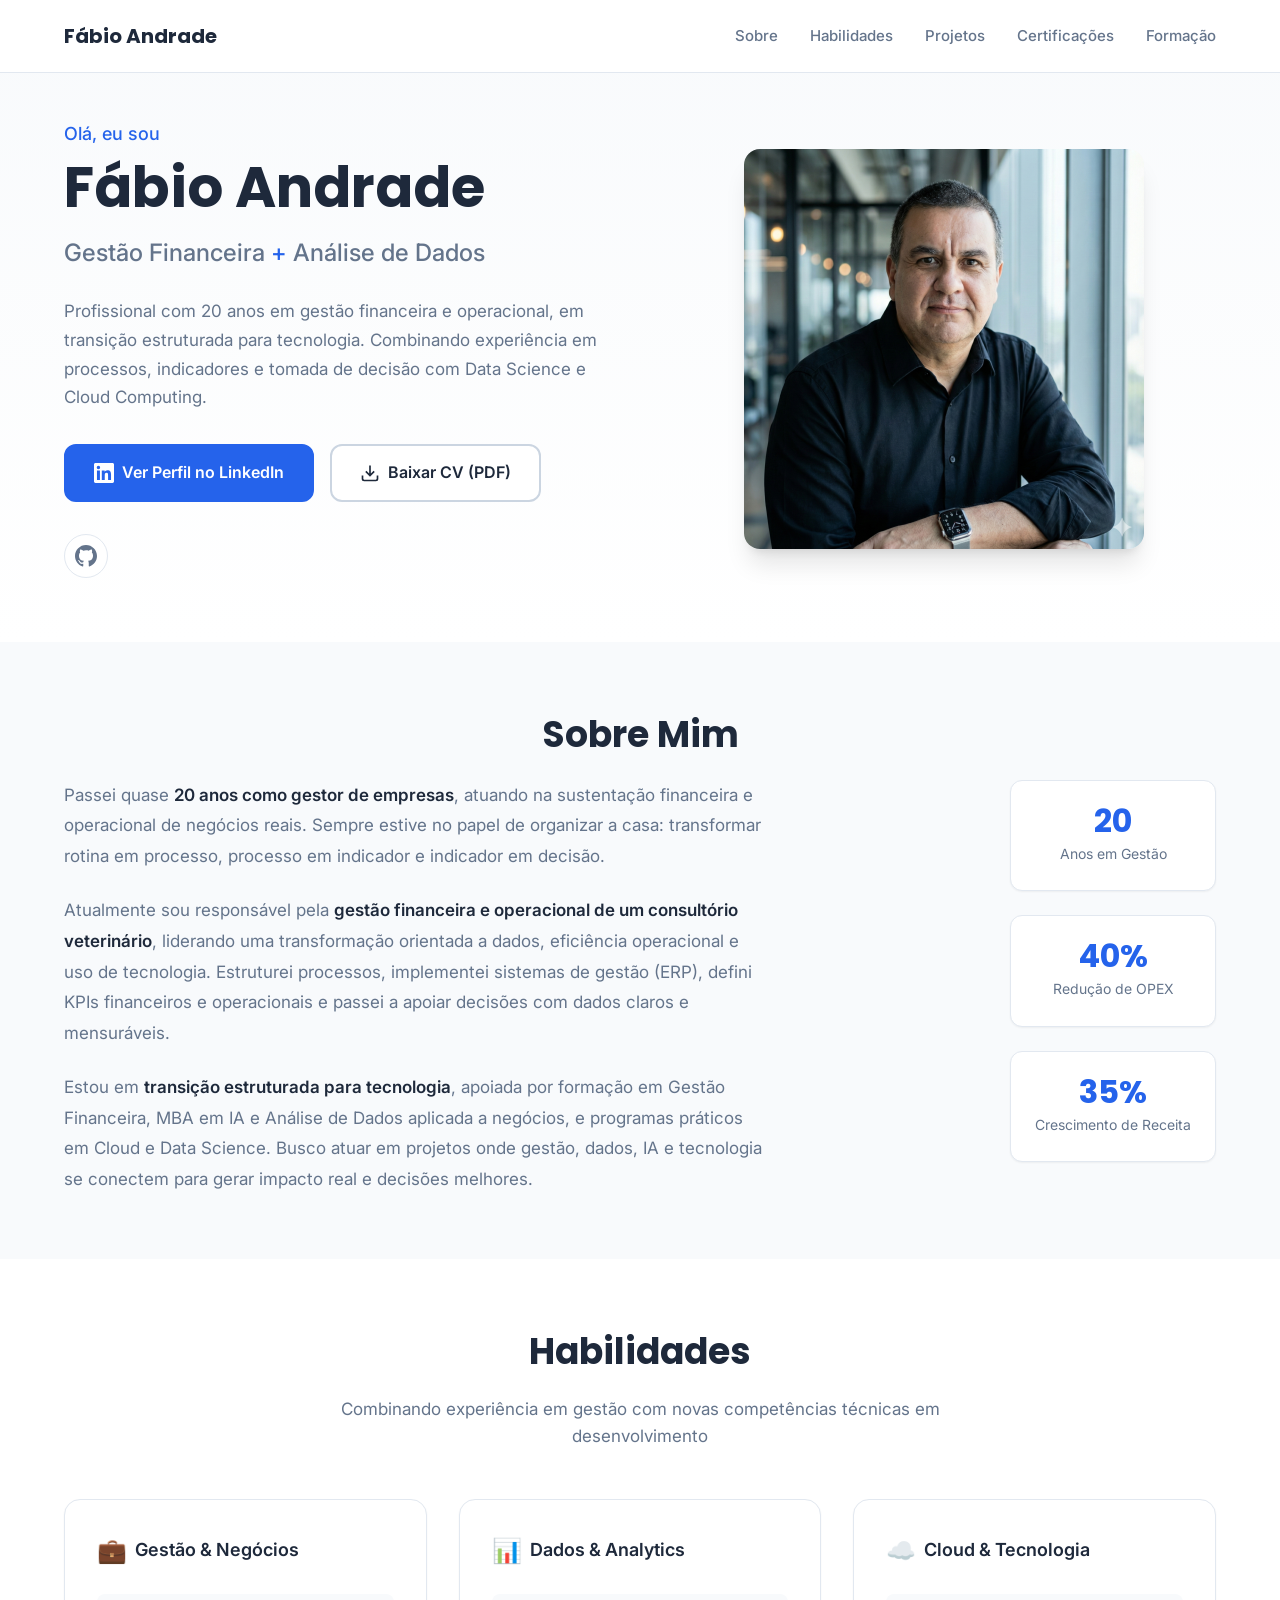
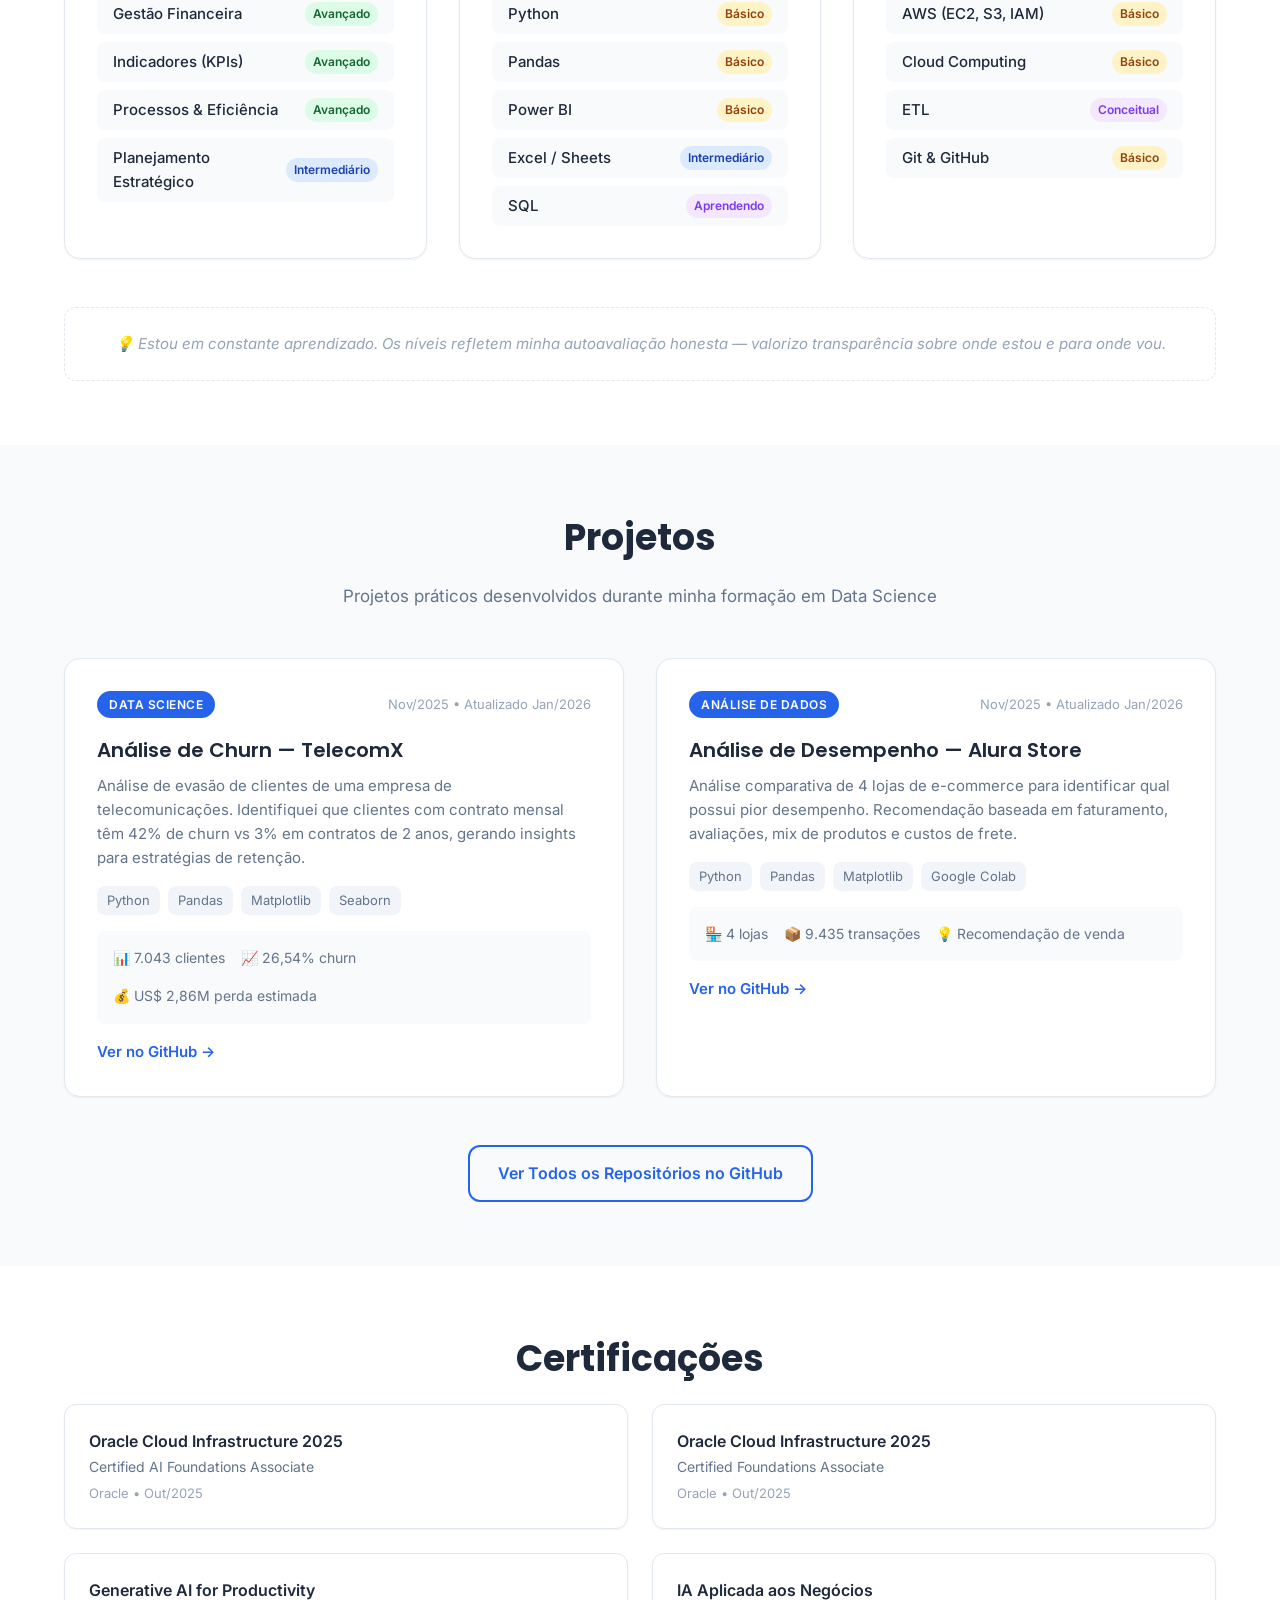
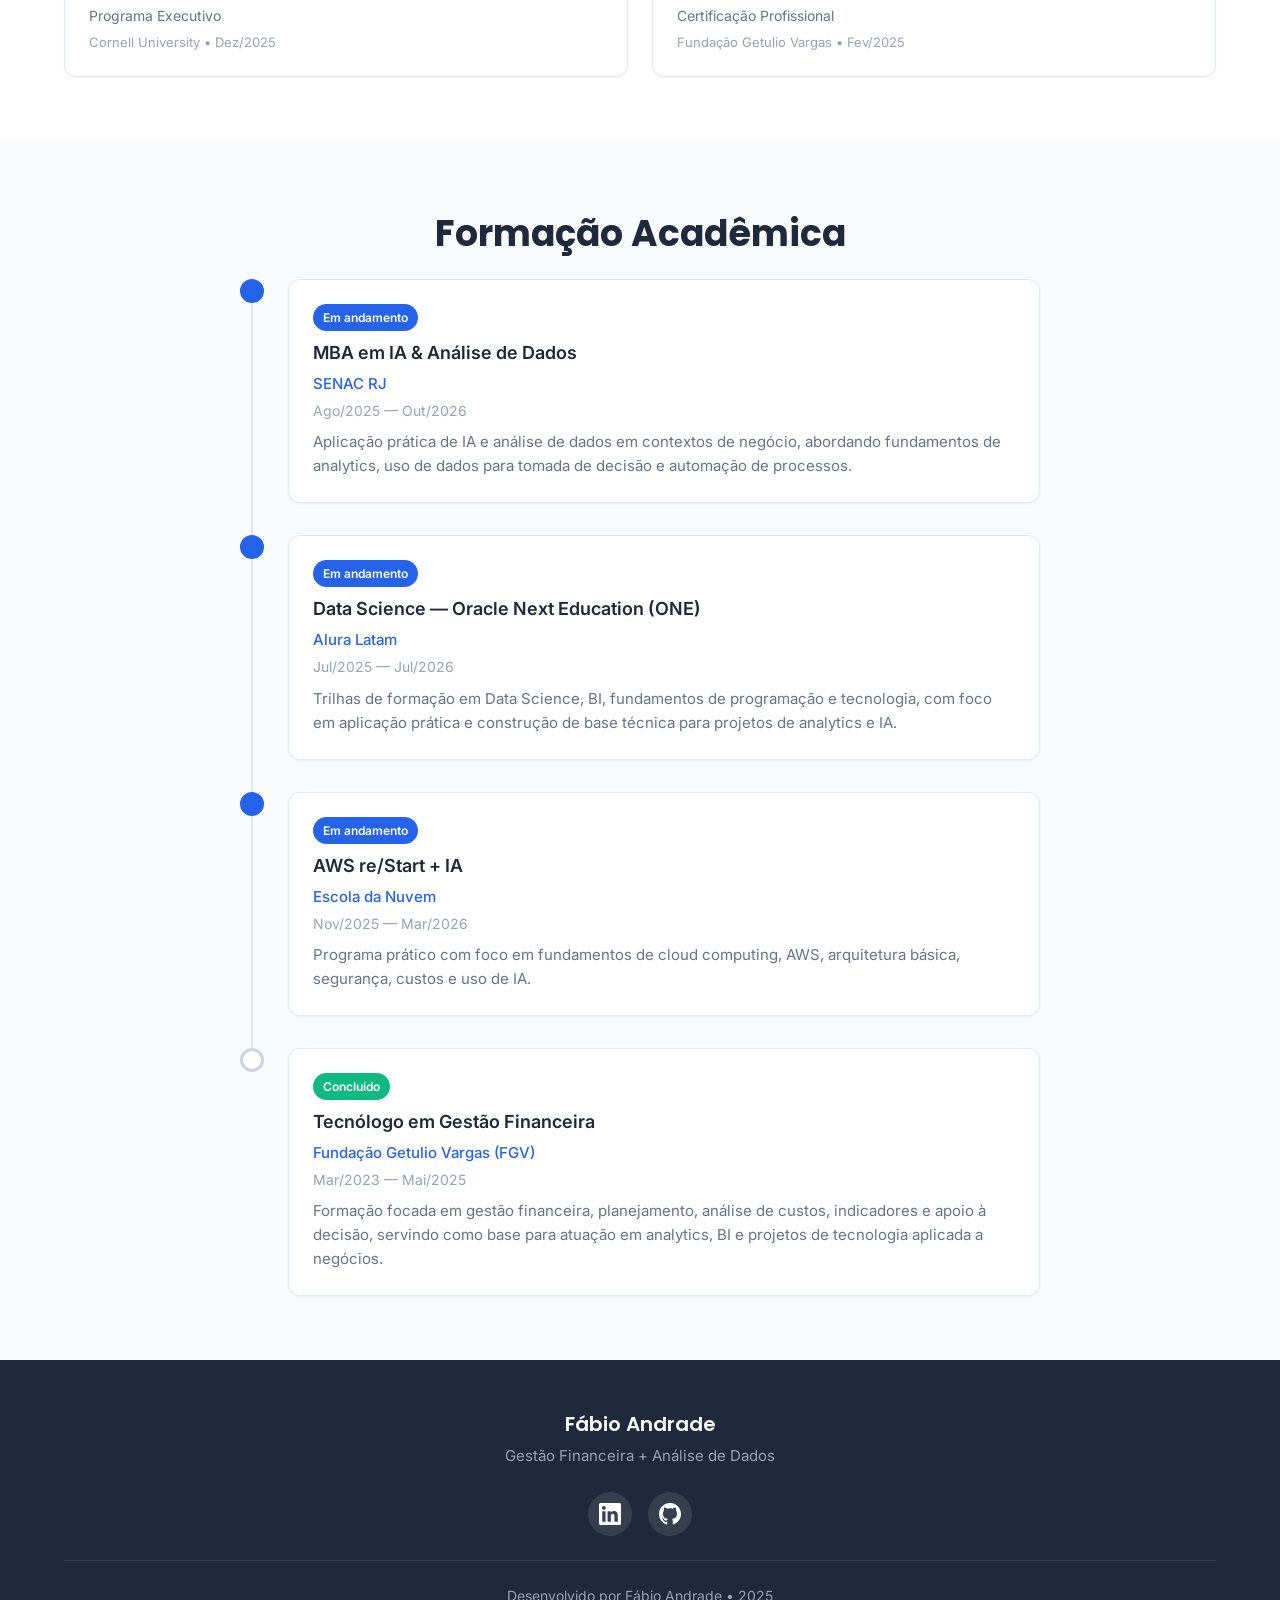
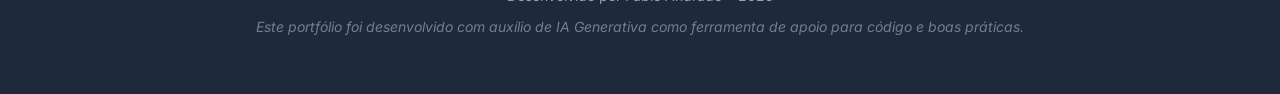
==== index.html @ 3a0622e6 "Initial commit: portfolio with all files" ====
<!DOCTYPE html>
<html lang="pt-BR">
  <head>
    <meta charset="UTF-8" />
    <meta name="viewport" content="width=device-width, initial-scale=1.0" />
    <meta
      name="description"
      content="Fábio Andrade - Gestão Financeira e Análise de Dados. Profissional em transição para tecnologia, combinando 20 anos de experiência em gestão com Data Science e Cloud Computing."
    />
    <meta name="author" content="Fábio Andrade" />
    <meta
      name="keywords"
      content="Fábio Andrade, Gestão Financeira, Análise de Dados, Data Science, Python, AWS, Power BI, Portfólio"
    />

    <!-- Open Graph / Social Media -->
    <meta property="og:type" content="website" />
    <meta property="og:title" content="Fábio Andrade | Gestão & Dados" />
    <meta
      property="og:description"
      content="Gestão Financeira + Análise de Dados para decisões melhores"
    />
    <meta property="og:image" content="assets/social-preview.png" />

    <!-- Favicon -->
    <link rel="icon" type="image/png" href="assets/favicon.png" />

    <!-- Google Fonts -->
    <link rel="preconnect" href="https://fonts.googleapis.com" />
    <link rel="preconnect" href="https://fonts.gstatic.com" crossorigin />
    <link
      href="https://fonts.googleapis.com/css2?family=Inter:wght@400;500;600;700&family=Poppins:wght@600;700&display=swap"
      rel="stylesheet"
    />

    <!-- Estilos -->
    <link rel="stylesheet" href="style.css" />

    <title>Fábio Andrade | Gestão Financeira & Análise de Dados</title>
  </head>

  <body>
    <!-- ========== HEADER ========== -->
    <header class="header">
      <div class="container header__container">
        <a href="index.html" class="header__logo">Fábio Andrade</a>
        <nav class="header__nav" aria-label="Navegação principal">
          <ul class="header__menu">
            <li><a href="#sobre" class="header__link">Sobre</a></li>
            <li><a href="#habilidades" class="header__link">Habilidades</a></li>
            <li><a href="#projetos" class="header__link">Projetos</a></li>
            <li><a href="#certificacoes" class="header__link">Certificações</a></li>
            <li><a href="#formacao" class="header__link">Formação</a></li>
          </ul>
        </nav>
        <button class="header__mobile-btn" aria-label="Abrir menu" aria-expanded="false">
          <span></span>
          <span></span>
          <span></span>
        </button>
      </div>
    </header>

    <main>
      <!-- ========== HERO SECTION ========== -->
      <section class="hero">
        <div class="container hero__container">
          <div class="hero__content">
            <p class="hero__greeting">Olá, eu sou</p>
            <h1 class="hero__title">Fábio Andrade</h1>
            <p class="hero__subtitle">
              Gestão Financeira <span class="highlight">+</span> Análise de Dados
            </p>
            <p class="hero__description">
              Profissional com 20 anos em gestão financeira e operacional, em transição 
              estruturada para tecnologia. Combinando experiência em processos, indicadores 
              e tomada de decisão com Data Science e Cloud Computing.
            </p>
            <div class="hero__buttons">
              <a
                href="https://www.linkedin.com/in/fabioandradegf/"
                target="_blank"
                rel="noopener noreferrer"
                class="btn btn--primary"
              >
                <svg class="btn__icon" viewBox="0 0 24 24" fill="currentColor">
                  <path d="M20.447 20.452h-3.554v-5.569c0-1.328-.027-3.037-1.852-3.037-1.853 0-2.136 1.445-2.136 2.939v5.667H9.351V9h3.414v1.561h.046c.477-.9 1.637-1.85 3.37-1.85 3.601 0 4.267 2.37 4.267 5.455v6.286zM5.337 7.433a2.062 2.062 0 01-2.063-2.065 2.064 2.064 0 112.063 2.065zm1.782 13.019H3.555V9h3.564v11.452zM22.225 0H1.771C.792 0 0 .774 0 1.729v20.542C0 23.227.792 24 1.771 24h20.451C23.2 24 24 23.227 24 22.271V1.729C24 .774 23.2 0 22.222 0h.003z"/>
                </svg>
                Ver Perfil no LinkedIn
              </a>
              <a href="assets/CV_Fabio_Andrade.pdf" download class="btn btn--secondary">
                <svg class="btn__icon" viewBox="0 0 24 24" fill="none" stroke="currentColor" stroke-width="2">
                  <path d="M21 15v4a2 2 0 0 1-2 2H5a2 2 0 0 1-2-2v-4M7 10l5 5 5-5M12 15V3"/>
                </svg>
                Baixar CV (PDF)
              </a>
            </div>
            <div class="hero__social">
              <a
                href="https://github.com/thedrads"
                target="_blank"
                rel="noopener noreferrer"
                class="hero__social-link"
                aria-label="GitHub"
              >
                <svg viewBox="0 0 24 24" fill="currentColor">
                  <path d="M12 0C5.374 0 0 5.373 0 12c0 5.302 3.438 9.8 8.207 11.387.599.111.793-.261.793-.577v-2.234c-3.338.726-4.033-1.416-4.033-1.416-.546-1.387-1.333-1.756-1.333-1.756-1.089-.745.083-.729.083-.729 1.205.084 1.839 1.237 1.839 1.237 1.07 1.834 2.807 1.304 3.492.997.107-.775.418-1.305.762-1.604-2.665-.305-5.467-1.334-5.467-5.931 0-1.311.469-2.381 1.236-3.221-.124-.303-.535-1.524.117-3.176 0 0 1.008-.322 3.301 1.23A11.509 11.509 0 0112 5.803c1.02.005 2.047.138 3.006.404 2.291-1.552 3.297-1.23 3.297-1.23.653 1.653.242 2.874.118 3.176.77.84 1.235 1.911 1.235 3.221 0 4.609-2.807 5.624-5.479 5.921.43.372.823 1.102.823 2.222v3.293c0 .319.192.694.801.576C20.566 21.797 24 17.3 24 12c0-6.627-5.373-12-12-12z"/>
                </svg>
              </a>
            </div>
          </div>
          <div class="hero__image-wrapper">
            <img
              src="assets/foto_perfil.png"
              alt="Foto de Fábio Andrade - Profissional de camisa preta em ambiente corporativo"
              class="hero__image"
            />
          </div>
        </div>
      </section>

      <!-- ========== SOBRE ========== -->
      <section id="sobre" class="section sobre">
        <div class="container">
          <h2 class="section__title">Sobre Mim</h2>
          <div class="sobre__content">
            <div class="sobre__text">
              <p>
                Passei quase <strong>20 anos como gestor de empresas</strong>, atuando na 
                sustentação financeira e operacional de negócios reais. Sempre estive no 
                papel de organizar a casa: transformar rotina em processo, processo em 
                indicador e indicador em decisão.
              </p>
              <p>
                Atualmente sou responsável pela <strong>gestão financeira e operacional de 
                um consultório veterinário</strong>, liderando uma transformação orientada 
                a dados, eficiência operacional e uso de tecnologia. Estruturei processos, 
                implementei sistemas de gestão (ERP), defini KPIs financeiros e operacionais 
                e passei a apoiar decisões com dados claros e mensuráveis.
              </p>
              <p>
                Estou em <strong>transição estruturada para tecnologia</strong>, apoiada por 
                formação em Gestão Financeira, MBA em IA e Análise de Dados aplicada a 
                negócios, e programas práticos em Cloud e Data Science. Busco atuar em 
                projetos onde gestão, dados, IA e tecnologia se conectem para gerar 
                impacto real e decisões melhores.
              </p>
            </div>
            <div class="sobre__highlights">
              <div class="highlight-card">
                <span class="highlight-card__number">20</span>
                <span class="highlight-card__label">Anos em Gestão</span>
              </div>
              <div class="highlight-card">
                <span class="highlight-card__number">40%</span>
                <span class="highlight-card__label">Redução de OPEX</span>
              </div>
              <div class="highlight-card">
                <span class="highlight-card__number">35%</span>
                <span class="highlight-card__label">Crescimento de Receita</span>
              </div>
            </div>
          </div>
        </div>
      </section>

      <!-- ========== HABILIDADES ========== -->
      <section id="habilidades" class="section habilidades">
        <div class="container">
          <h2 class="section__title">Habilidades</h2>
          <p class="section__subtitle">
            Combinando experiência em gestão com novas competências técnicas em desenvolvimento
          </p>

          <div class="habilidades__grid">
            <!-- Gestão & Negócios -->
            <div class="skill-category">
              <h3 class="skill-category__title">
                <span class="skill-category__icon">💼</span>
                Gestão & Negócios
              </h3>
              <ul class="skill-list">
                <li class="skill-item skill-item--advanced">
                  <span class="skill-item__name">Gestão Financeira</span>
                  <span class="skill-item__level">Avançado</span>
                </li>
                <li class="skill-item skill-item--advanced">
                  <span class="skill-item__name">Indicadores (KPIs)</span>
                  <span class="skill-item__level">Avançado</span>
                </li>
                <li class="skill-item skill-item--advanced">
                  <span class="skill-item__name">Processos & Eficiência</span>
                  <span class="skill-item__level">Avançado</span>
                </li>
                <li class="skill-item skill-item--intermediate">
                  <span class="skill-item__name">Planejamento Estratégico</span>
                  <span class="skill-item__level">Intermediário</span>
                </li>
              </ul>
            </div>

            <!-- Dados & Analytics -->
            <div class="skill-category">
              <h3 class="skill-category__title">
                <span class="skill-category__icon">📊</span>
                Dados & Analytics
              </h3>
              <ul class="skill-list">
                <li class="skill-item skill-item--basic">
                  <span class="skill-item__name">Python</span>
                  <span class="skill-item__level">Básico</span>
                </li>
                <li class="skill-item skill-item--basic">
                  <span class="skill-item__name">Pandas</span>
                  <span class="skill-item__level">Básico</span>
                </li>
                <li class="skill-item skill-item--basic">
                  <span class="skill-item__name">Power BI</span>
                  <span class="skill-item__level">Básico</span>
                </li>
                <li class="skill-item skill-item--intermediate">
                  <span class="skill-item__name">Excel / Sheets</span>
                  <span class="skill-item__level">Intermediário</span>
                </li>
                <li class="skill-item skill-item--learning">
                  <span class="skill-item__name">SQL</span>
                  <span class="skill-item__level">Aprendendo</span>
                </li>
              </ul>
            </div>

            <!-- Cloud & Tecnologia -->
            <div class="skill-category">
              <h3 class="skill-category__title">
                <span class="skill-category__icon">☁️</span>
                Cloud & Tecnologia
              </h3>
              <ul class="skill-list">
                <li class="skill-item skill-item--basic">
                  <span class="skill-item__name">AWS (EC2, S3, IAM)</span>
                  <span class="skill-item__level">Básico</span>
                </li>
                <li class="skill-item skill-item--basic">
                  <span class="skill-item__name">Cloud Computing</span>
                  <span class="skill-item__level">Básico</span>
                </li>
                <li class="skill-item skill-item--learning">
                  <span class="skill-item__name">ETL</span>
                  <span class="skill-item__level">Conceitual</span>
                </li>
                <li class="skill-item skill-item--basic">
                  <span class="skill-item__name">Git & GitHub</span>
                  <span class="skill-item__level">Básico</span>
                </li>
              </ul>
            </div>
          </div>

          <p class="habilidades__note">
            <em>
              💡 Estou em constante aprendizado. Os níveis refletem minha autoavaliação 
              honesta — valorizo transparência sobre onde estou e para onde vou.
            </em>
          </p>
        </div>
      </section>

      <!-- ========== PROJETOS ========== -->
      <section id="projetos" class="section projetos">
        <div class="container">
          <h2 class="section__title">Projetos</h2>
          <p class="section__subtitle">
            Projetos práticos desenvolvidos durante minha formação em Data Science
          </p>

          <div class="projetos__grid">
            <!-- Projeto 1: TelecomX -->
            <article class="projeto-card">
              <div class="projeto-card__header">
                <span class="projeto-card__tag">Data Science</span>
                <span class="projeto-card__date">Nov/2025 • Atualizado Jan/2026</span>
              </div>
              <h3 class="projeto-card__title">Análise de Churn — TelecomX</h3>
              <p class="projeto-card__description">
                Análise de evasão de clientes de uma empresa de telecomunicações. 
                Identifiquei que clientes com contrato mensal têm 42% de churn vs 3% 
                em contratos de 2 anos, gerando insights para estratégias de retenção.
              </p>
              <ul class="projeto-card__tech">
                <li>Python</li>
                <li>Pandas</li>
                <li>Matplotlib</li>
                <li>Seaborn</li>
              </ul>
              <div class="projeto-card__results">
                <span>📊 7.043 clientes</span>
                <span>📈 26,54% churn</span>
                <span>💰 US$ 2,86M perda estimada</span>
              </div>
              <div class="projeto-card__links">
                <a
                  href="https://github.com/thedrads/telecomx-churn-analysis"
                  target="_blank"
                  rel="noopener noreferrer"
                  class="projeto-card__link"
                >
                  Ver no GitHub →
                </a>
              </div>
            </article>

            <!-- Projeto 2: Alura Store -->
            <article class="projeto-card">
              <div class="projeto-card__header">
                <span class="projeto-card__tag">Análise de Dados</span>
                <span class="projeto-card__date">Nov/2025 • Atualizado Jan/2026</span>
              </div>
              <h3 class="projeto-card__title">Análise de Desempenho — Alura Store</h3>
              <p class="projeto-card__description">
                Análise comparativa de 4 lojas de e-commerce para identificar qual 
                possui pior desempenho. Recomendação baseada em faturamento, avaliações, 
                mix de produtos e custos de frete.
              </p>
              <ul class="projeto-card__tech">
                <li>Python</li>
                <li>Pandas</li>
                <li>Matplotlib</li>
                <li>Google Colab</li>
              </ul>
              <div class="projeto-card__results">
                <span>🏪 4 lojas</span>
                <span>📦 9.435 transações</span>
                <span>💡 Recomendação de venda</span>
              </div>
              <div class="projeto-card__links">
                <a
                  href="https://github.com/thedrads/alura-store-latam-ds-challenge"
                  target="_blank"
                  rel="noopener noreferrer"
                  class="projeto-card__link"
                >
                  Ver no GitHub →
                </a>
              </div>
            </article>
          </div>

          <div class="projetos__cta">
            <a
              href="https://github.com/thedrads?tab=repositories"
              target="_blank"
              rel="noopener noreferrer"
              class="btn btn--outline"
            >
              Ver Todos os Repositórios no GitHub
            </a>
          </div>
        </div>
      </section>

      <!-- ========== CERTIFICAÇÕES ========== -->
      <section id="certificacoes" class="section certificacoes">
        <div class="container">
          <h2 class="section__title">Certificações</h2>

          <div class="certificacoes__grid">
            <div class="cert-card">
              <img
                src="assets/oracle-badge.png"
                alt="Oracle Badge"
                class="cert-card__badge"
                onerror="this.style.display='none'"
              />
              <div class="cert-card__content">
                <h3 class="cert-card__title">Oracle Cloud Infrastructure 2025</h3>
                <p class="cert-card__subtitle">Certified AI Foundations Associate</p>
                <p class="cert-card__issuer">Oracle • Out/2025</p>
              </div>
            </div>

            <div class="cert-card">
              <img
                src="assets/oracle-badge.png"
                alt="Oracle Badge"
                class="cert-card__badge"
                onerror="this.style.display='none'"
              />
              <div class="cert-card__content">
                <h3 class="cert-card__title">Oracle Cloud Infrastructure 2025</h3>
                <p class="cert-card__subtitle">Certified Foundations Associate</p>
                <p class="cert-card__issuer">Oracle • Out/2025</p>
              </div>
            </div>

            <div class="cert-card">
              <img
                src="assets/cornell-badge.png"
                alt="Cornell Badge"
                class="cert-card__badge"
                onerror="this.style.display='none'"
              />
              <div class="cert-card__content">
                <h3 class="cert-card__title">Generative AI for Productivity</h3>
                <p class="cert-card__subtitle">Programa Executivo</p>
                <p class="cert-card__issuer">Cornell University • Dez/2025</p>
              </div>
            </div>

            <div class="cert-card">
              <img
                src="assets/fgv-badge.png"
                alt="FGV Badge"
                class="cert-card__badge"
                onerror="this.style.display='none'"
              />
              <div class="cert-card__content">
                <h3 class="cert-card__title">IA Aplicada aos Negócios</h3>
                <p class="cert-card__subtitle">Certificação Profissional</p>
                <p class="cert-card__issuer">Fundação Getulio Vargas • Fev/2025</p>
              </div>
            </div>
          </div>
        </div>
      </section>

      <!-- ========== FORMAÇÃO ========== -->
      <section id="formacao" class="section formacao">
        <div class="container">
          <h2 class="section__title">Formação Acadêmica</h2>

          <div class="formacao__timeline">
            <div class="formacao-item formacao-item--current">
              <div class="formacao-item__marker"></div>
              <div class="formacao-item__content">
                <span class="formacao-item__status">Em andamento</span>
                <h3 class="formacao-item__title">MBA em IA & Análise de Dados</h3>
                <p class="formacao-item__institution">SENAC RJ</p>
                <p class="formacao-item__period">Ago/2025 — Out/2026</p>
                <p class="formacao-item__description">
                  Aplicação prática de IA e análise de dados em contextos de negócio, 
                  abordando fundamentos de analytics, uso de dados para tomada de decisão 
                  e automação de processos.
                </p>
              </div>
            </div>

            <div class="formacao-item formacao-item--current">
              <div class="formacao-item__marker"></div>
              <div class="formacao-item__content">
                <span class="formacao-item__status">Em andamento</span>
                <h3 class="formacao-item__title">Data Science — Oracle Next Education (ONE)</h3>
                <p class="formacao-item__institution">Alura Latam</p>
                <p class="formacao-item__period">Jul/2025 — Jul/2026</p>
                <p class="formacao-item__description">
                  Trilhas de formação em Data Science, BI, fundamentos de programação 
                  e tecnologia, com foco em aplicação prática e construção de base 
                  técnica para projetos de analytics e IA.
                </p>
              </div>
            </div>

            <div class="formacao-item formacao-item--current">
              <div class="formacao-item__marker"></div>
              <div class="formacao-item__content">
                <span class="formacao-item__status">Em andamento</span>
                <h3 class="formacao-item__title">AWS re/Start + IA</h3>
                <p class="formacao-item__institution">Escola da Nuvem</p>
                <p class="formacao-item__period">Nov/2025 — Mar/2026</p>
                <p class="formacao-item__description">
                  Programa prático com foco em fundamentos de cloud computing, AWS, 
                  arquitetura básica, segurança, custos e uso de IA.
                </p>
              </div>
            </div>

            <div class="formacao-item">
              <div class="formacao-item__marker"></div>
              <div class="formacao-item__content">
                <span class="formacao-item__status formacao-item__status--done">Concluído</span>
                <h3 class="formacao-item__title">Tecnólogo em Gestão Financeira</h3>
                <p class="formacao-item__institution">Fundação Getulio Vargas (FGV)</p>
                <p class="formacao-item__period">Mar/2023 — Mai/2025</p>
                <p class="formacao-item__description">
                  Formação focada em gestão financeira, planejamento, análise de custos, 
                  indicadores e apoio à decisão, servindo como base para atuação em 
                  analytics, BI e projetos de tecnologia aplicada a negócios.
                </p>
              </div>
            </div>
          </div>
        </div>
      </section>
    </main>

    <!-- ========== FOOTER ========== -->
    <footer class="footer">
      <div class="container footer__container">
        <div class="footer__info">
          <p class="footer__name">Fábio Andrade</p>
          <p class="footer__tagline">Gestão Financeira + Análise de Dados</p>
        </div>

        <div class="footer__links">
          <a
            href="https://www.linkedin.com/in/fabioandradegf/"
            target="_blank"
            rel="noopener noreferrer"
            class="footer__social"
            aria-label="LinkedIn"
          >
            <svg viewBox="0 0 24 24" fill="currentColor">
              <path d="M20.447 20.452h-3.554v-5.569c0-1.328-.027-3.037-1.852-3.037-1.853 0-2.136 1.445-2.136 2.939v5.667H9.351V9h3.414v1.561h.046c.477-.9 1.637-1.85 3.37-1.85 3.601 0 4.267 2.37 4.267 5.455v6.286zM5.337 7.433a2.062 2.062 0 01-2.063-2.065 2.064 2.064 0 112.063 2.065zm1.782 13.019H3.555V9h3.564v11.452zM22.225 0H1.771C.792 0 0 .774 0 1.729v20.542C0 23.227.792 24 1.771 24h20.451C23.2 24 24 23.227 24 22.271V1.729C24 .774 23.2 0 22.222 0h.003z"/>
            </svg>
          </a>
          <a
            href="https://github.com/thedrads"
            target="_blank"
            rel="noopener noreferrer"
            class="footer__social"
            aria-label="GitHub"
          >
            <svg viewBox="0 0 24 24" fill="currentColor">
              <path d="M12 0C5.374 0 0 5.373 0 12c0 5.302 3.438 9.8 8.207 11.387.599.111.793-.261.793-.577v-2.234c-3.338.726-4.033-1.416-4.033-1.416-.546-1.387-1.333-1.756-1.333-1.756-1.089-.745.083-.729.083-.729 1.205.084 1.839 1.237 1.839 1.237 1.07 1.834 2.807 1.304 3.492.997.107-.775.418-1.305.762-1.604-2.665-.305-5.467-1.334-5.467-5.931 0-1.311.469-2.381 1.236-3.221-.124-.303-.535-1.524.117-3.176 0 0 1.008-.322 3.301 1.23A11.509 11.509 0 0112 5.803c1.02.005 2.047.138 3.006.404 2.291-1.552 3.297-1.23 3.297-1.23.653 1.653.242 2.874.118 3.176.77.84 1.235 1.911 1.235 3.221 0 4.609-2.807 5.624-5.479 5.921.43.372.823 1.102.823 2.222v3.293c0 .319.192.694.801.576C20.566 21.797 24 17.3 24 12c0-6.627-5.373-12-12-12z"/>
            </svg>
          </a>
        </div>

        <div class="footer__bottom">
          <p>
            Desenvolvido por Fábio Andrade • 2025
          </p>
          <p class="footer__ai-disclosure">
            Este portfólio foi desenvolvido com auxílio de IA Generativa como 
            ferramenta de apoio para código e boas práticas.
          </p>
        </div>
      </div>
    </footer>

    <!-- Mobile Menu Script -->
    <script>
      document.addEventListener("DOMContentLoaded", () => {
        const mobileBtn = document.querySelector(".header__mobile-btn");
        const nav = document.querySelector(".header__nav");

        if (mobileBtn && nav) {
          mobileBtn.addEventListener("click", () => {
            const isExpanded = mobileBtn.getAttribute("aria-expanded") === "true";
            mobileBtn.setAttribute("aria-expanded", !isExpanded);
            nav.classList.toggle("header__nav--open");
            mobileBtn.classList.toggle("header__mobile-btn--open");
          });
        }

        // Smooth scroll for anchor links
        document.querySelectorAll('a[href^="#"]').forEach((anchor) => {
          anchor.addEventListener("click", function (e) {
            e.preventDefault();
            const target = document.querySelector(this.getAttribute("href"));
            if (target) {
              target.scrollIntoView({ behavior: "smooth", block: "start" });
              // Close mobile menu if open
              nav.classList.remove("header__nav--open");
              mobileBtn.classList.remove("header__mobile-btn--open");
              mobileBtn.setAttribute("aria-expanded", "false");
            }
          });
        });
      });
    </script>
  </body>
</html>
---- style.css ----
/**
 * @fileoverview Estilos do Portfólio - Fábio Andrade
 * @description Tema claro profissional, responsivo e acessível
 * @author Fábio Andrade
 * @version 2.0.0
 *
 * Estrutura:
 * 1. Variáveis CSS
 * 2. Reset e Base
 * 3. Utilitários
 * 4. Header
 * 5. Hero Section
 * 6. Seções Gerais
 * 7. Sobre
 * 8. Habilidades
 * 9. Projetos
 * 10. Certificações
 * 11. Formação
 * 12. Footer
 * 13. Responsividade
 */

/* =============================================================================
   1. VARIÁVEIS CSS
   ============================================================================= */
:root {
  /* Cores principais */
  --color-primary: #2563eb;
  --color-primary-dark: #1d4ed8;
  --color-primary-light: #3b82f6;
  
  /* Cores de fundo */
  --color-bg: #ffffff;
  --color-bg-alt: #f8fafc;
  --color-bg-dark: #f1f5f9;
  
  /* Cores de texto */
  --color-text: #1e293b;
  --color-text-light: #64748b;
  --color-text-muted: #94a3b8;
  
  /* Cores de destaque */
  --color-accent: #0ea5e9;
  --color-success: #10b981;
  --color-warning: #f59e0b;
  
  /* Cores de borda */
  --color-border: #e2e8f0;
  --color-border-dark: #cbd5e1;
  
  /* Sombras */
  --shadow-sm: 0 1px 2px 0 rgb(0 0 0 / 0.05);
  --shadow-md: 0 4px 6px -1px rgb(0 0 0 / 0.1), 0 2px 4px -2px rgb(0 0 0 / 0.1);
  --shadow-lg: 0 10px 15px -3px rgb(0 0 0 / 0.1), 0 4px 6px -4px rgb(0 0 0 / 0.1);
  --shadow-xl: 0 20px 25px -5px rgb(0 0 0 / 0.1), 0 8px 10px -6px rgb(0 0 0 / 0.1);
  
  /* Tipografia */
  --font-primary: "Inter", -apple-system, BlinkMacSystemFont, "Segoe UI", Roboto, sans-serif;
  --font-heading: "Poppins", var(--font-primary);
  
  /* Espaçamentos */
  --spacing-xs: 0.25rem;
  --spacing-sm: 0.5rem;
  --spacing-md: 1rem;
  --spacing-lg: 1.5rem;
  --spacing-xl: 2rem;
  --spacing-2xl: 3rem;
  --spacing-3xl: 4rem;
  
  /* Bordas */
  --radius-sm: 0.375rem;
  --radius-md: 0.5rem;
  --radius-lg: 0.75rem;
  --radius-xl: 1rem;
  --radius-full: 9999px;
  
  /* Transições */
  --transition-fast: 150ms ease;
  --transition-normal: 250ms ease;
  --transition-slow: 350ms ease;
  
  /* Container */
  --container-max: 1200px;
  --container-padding: 1.5rem;
}

/* =============================================================================
   2. RESET E BASE
   ============================================================================= */
*,
*::before,
*::after {
  margin: 0;
  padding: 0;
  box-sizing: border-box;
}

html {
  font-size: 100%;
  scroll-behavior: smooth;
  -webkit-text-size-adjust: 100%;
}

body {
  font-family: var(--font-primary);
  font-size: 1rem;
  line-height: 1.6;
  color: var(--color-text);
  background-color: var(--color-bg);
  -webkit-font-smoothing: antialiased;
  -moz-osx-font-smoothing: grayscale;
}

img {
  max-width: 100%;
  height: auto;
  display: block;
}

a {
  color: var(--color-primary);
  text-decoration: none;
  transition: color var(--transition-fast);
}

a:hover {
  color: var(--color-primary-dark);
}

ul {
  list-style: none;
}

/* =============================================================================
   3. UTILITÁRIOS
   ============================================================================= */
.container {
  width: 100%;
  max-width: var(--container-max);
  margin: 0 auto;
  padding: 0 var(--container-padding);
}

.highlight {
  color: var(--color-primary);
}

.visually-hidden {
  position: absolute;
  width: 1px;
  height: 1px;
  padding: 0;
  margin: -1px;
  overflow: hidden;
  clip: rect(0, 0, 0, 0);
  white-space: nowrap;
  border: 0;
}

/* Botões */
.btn {
  display: inline-flex;
  align-items: center;
  justify-content: center;
  gap: var(--spacing-sm);
  padding: 0.875rem 1.75rem;
  font-family: var(--font-primary);
  font-size: 1rem;
  font-weight: 600;
  text-decoration: none;
  border: 2px solid transparent;
  border-radius: var(--radius-lg);
  cursor: pointer;
  transition: all var(--transition-normal);
}

.btn__icon {
  width: 20px;
  height: 20px;
}

.btn--primary {
  background-color: var(--color-primary);
  color: var(--color-bg);
  border-color: var(--color-primary);
}

.btn--primary:hover {
  background-color: var(--color-primary-dark);
  border-color: var(--color-primary-dark);
  color: var(--color-bg);
  transform: translateY(-2px);
  box-shadow: var(--shadow-lg);
}

.btn--secondary {
  background-color: var(--color-bg);
  color: var(--color-text);
  border-color: var(--color-border-dark);
}

.btn--secondary:hover {
  background-color: var(--color-bg-alt);
  border-color: var(--color-primary);
  color: var(--color-primary);
  transform: translateY(-2px);
}

.btn--outline {
  background-color: transparent;
  color: var(--color-primary);
  border-color: var(--color-primary);
}

.btn--outline:hover {
  background-color: var(--color-primary);
  color: var(--color-bg);
}

/* =============================================================================
   4. HEADER
   ============================================================================= */
.header {
  position: fixed;
  top: 0;
  left: 0;
  right: 0;
  z-index: 1000;
  background-color: rgba(255, 255, 255, 0.95);
  backdrop-filter: blur(10px);
  border-bottom: 1px solid var(--color-border);
}

.header__container {
  display: flex;
  align-items: center;
  justify-content: space-between;
  height: 72px;
}

.header__logo {
  font-family: var(--font-heading);
  font-size: 1.25rem;
  font-weight: 700;
  color: var(--color-text);
}

.header__logo:hover {
  color: var(--color-primary);
}

.header__menu {
  display: flex;
  align-items: center;
  gap: var(--spacing-xl);
}

.header__link {
  font-size: 0.9375rem;
  font-weight: 500;
  color: var(--color-text-light);
  transition: color var(--transition-fast);
}

.header__link:hover {
  color: var(--color-primary);
}

/* Mobile menu button */
.header__mobile-btn {
  display: none;
  flex-direction: column;
  justify-content: center;
  gap: 5px;
  width: 32px;
  height: 32px;
  background: none;
  border: none;
  cursor: pointer;
  padding: 4px;
}

.header__mobile-btn span {
  display: block;
  width: 100%;
  height: 2px;
  background-color: var(--color-text);
  transition: all var(--transition-fast);
}

.header__mobile-btn--open span:nth-child(1) {
  transform: rotate(45deg) translate(5px, 5px);
}

.header__mobile-btn--open span:nth-child(2) {
  opacity: 0;
}

.header__mobile-btn--open span:nth-child(3) {
  transform: rotate(-45deg) translate(5px, -5px);
}

/* =============================================================================
   5. HERO SECTION
   ============================================================================= */
.hero {
  padding-top: 120px;
  padding-bottom: var(--spacing-3xl);
  background: linear-gradient(180deg, var(--color-bg-alt) 0%, var(--color-bg) 100%);
}

.hero__container {
  display: grid;
  grid-template-columns: 1fr 1fr;
  gap: var(--spacing-3xl);
  align-items: center;
}

.hero__greeting {
  font-size: 1.125rem;
  color: var(--color-primary);
  font-weight: 500;
  margin-bottom: var(--spacing-sm);
}

.hero__title {
  font-family: var(--font-heading);
  font-size: clamp(2.5rem, 5vw, 3.5rem);
  font-weight: 700;
  color: var(--color-text);
  line-height: 1.1;
  margin-bottom: var(--spacing-md);
}

.hero__subtitle {
  font-size: clamp(1.25rem, 3vw, 1.5rem);
  color: var(--color-text-light);
  font-weight: 500;
  margin-bottom: var(--spacing-lg);
}

.hero__description {
  font-size: 1.0625rem;
  color: var(--color-text-light);
  line-height: 1.7;
  margin-bottom: var(--spacing-xl);
  max-width: 540px;
}

.hero__buttons {
  display: flex;
  flex-wrap: wrap;
  gap: var(--spacing-md);
  margin-bottom: var(--spacing-xl);
}

.hero__social {
  display: flex;
  gap: var(--spacing-md);
}

.hero__social-link {
  display: flex;
  align-items: center;
  justify-content: center;
  width: 44px;
  height: 44px;
  border-radius: var(--radius-full);
  background-color: var(--color-bg);
  border: 1px solid var(--color-border);
  color: var(--color-text-light);
  transition: all var(--transition-fast);
}

.hero__social-link:hover {
  background-color: var(--color-primary);
  border-color: var(--color-primary);
  color: var(--color-bg);
  transform: translateY(-2px);
}

.hero__social-link svg {
  width: 22px;
  height: 22px;
}

.hero__image-wrapper {
  display: flex;
  justify-content: center;
  align-items: center;
}

.hero__image {
  width: 100%;
  max-width: 400px;
  border-radius: var(--radius-xl);
  box-shadow: var(--shadow-xl);
}

/* =============================================================================
   6. SEÇÕES GERAIS
   ============================================================================= */
.section {
  padding: var(--spacing-3xl) 0;
}

.section:nth-child(even) {
  background-color: var(--color-bg-alt);
}

.section__title {
  font-family: var(--font-heading);
  font-size: clamp(1.75rem, 4vw, 2.25rem);
  font-weight: 700;
  color: var(--color-text);
  text-align: center;
  margin-bottom: var(--spacing-md);
}

.section__subtitle {
  font-size: 1.0625rem;
  color: var(--color-text-light);
  text-align: center;
  max-width: 600px;
  margin: 0 auto var(--spacing-2xl);
}

/* =============================================================================
   7. SOBRE
   ============================================================================= */
.sobre__content {
  display: grid;
  grid-template-columns: 1fr auto;
  gap: var(--spacing-3xl);
  align-items: start;
}

.sobre__text {
  max-width: 700px;
}

.sobre__text p {
  font-size: 1.0625rem;
  color: var(--color-text-light);
  line-height: 1.8;
  margin-bottom: var(--spacing-lg);
}

.sobre__text p:last-child {
  margin-bottom: 0;
}

.sobre__text strong {
  color: var(--color-text);
  font-weight: 600;
}

.sobre__highlights {
  display: flex;
  flex-direction: column;
  gap: var(--spacing-lg);
}

.highlight-card {
  background-color: var(--color-bg);
  border: 1px solid var(--color-border);
  border-radius: var(--radius-lg);
  padding: var(--spacing-lg);
  text-align: center;
  min-width: 160px;
  box-shadow: var(--shadow-sm);
}

.highlight-card__number {
  display: block;
  font-family: var(--font-heading);
  font-size: 2rem;
  font-weight: 700;
  color: var(--color-primary);
  line-height: 1;
  margin-bottom: var(--spacing-xs);
}

.highlight-card__label {
  font-size: 0.875rem;
  color: var(--color-text-light);
}

/* =============================================================================
   8. HABILIDADES
   ============================================================================= */
.habilidades__grid {
  display: grid;
  grid-template-columns: repeat(3, 1fr);
  gap: var(--spacing-xl);
}

.skill-category {
  background-color: var(--color-bg);
  border: 1px solid var(--color-border);
  border-radius: var(--radius-xl);
  padding: var(--spacing-xl);
  box-shadow: var(--shadow-sm);
}

.skill-category__title {
  display: flex;
  align-items: center;
  gap: var(--spacing-sm);
  font-size: 1.125rem;
  font-weight: 600;
  color: var(--color-text);
  margin-bottom: var(--spacing-lg);
}

.skill-category__icon {
  font-size: 1.5rem;
}

.skill-list {
  display: flex;
  flex-direction: column;
  gap: var(--spacing-sm);
}

.skill-item {
  display: flex;
  justify-content: space-between;
  align-items: center;
  padding: var(--spacing-sm) var(--spacing-md);
  background-color: var(--color-bg-alt);
  border-radius: var(--radius-md);
  font-size: 0.9375rem;
}

.skill-item__name {
  color: var(--color-text);
  font-weight: 500;
}

.skill-item__level {
  font-size: 0.75rem;
  font-weight: 600;
  padding: 2px 8px;
  border-radius: var(--radius-full);
}

.skill-item--advanced .skill-item__level {
  background-color: #dcfce7;
  color: #166534;
}

.skill-item--intermediate .skill-item__level {
  background-color: #dbeafe;
  color: #1e40af;
}

.skill-item--basic .skill-item__level {
  background-color: #fef3c7;
  color: #92400e;
}

.skill-item--learning .skill-item__level {
  background-color: #f3e8ff;
  color: #7c3aed;
}

.habilidades__note {
  text-align: center;
  font-size: 0.9375rem;
  color: var(--color-text-muted);
  margin-top: var(--spacing-2xl);
  padding: var(--spacing-lg);
  background-color: var(--color-bg);
  border-radius: var(--radius-lg);
  border: 1px dashed var(--color-border);
}

/* =============================================================================
   9. PROJETOS
   ============================================================================= */
.projetos__grid {
  display: grid;
  grid-template-columns: repeat(2, 1fr);
  gap: var(--spacing-xl);
}

.projeto-card {
  background-color: var(--color-bg);
  border: 1px solid var(--color-border);
  border-radius: var(--radius-xl);
  padding: var(--spacing-xl);
  box-shadow: var(--shadow-sm);
  transition: all var(--transition-normal);
}

.projeto-card:hover {
  transform: translateY(-4px);
  box-shadow: var(--shadow-lg);
  border-color: var(--color-primary);
}

.projeto-card__header {
  display: flex;
  justify-content: space-between;
  align-items: center;
  margin-bottom: var(--spacing-md);
}

.projeto-card__tag {
  font-size: 0.75rem;
  font-weight: 600;
  padding: 4px 12px;
  background-color: var(--color-primary);
  color: var(--color-bg);
  border-radius: var(--radius-full);
  text-transform: uppercase;
  letter-spacing: 0.5px;
}

.projeto-card__date {
  font-size: 0.8125rem;
  color: var(--color-text-muted);
}

.projeto-card__title {
  font-family: var(--font-heading);
  font-size: 1.25rem;
  font-weight: 600;
  color: var(--color-text);
  margin-bottom: var(--spacing-sm);
}

.projeto-card__description {
  font-size: 0.9375rem;
  color: var(--color-text-light);
  line-height: 1.6;
  margin-bottom: var(--spacing-md);
}

.projeto-card__tech {
  display: flex;
  flex-wrap: wrap;
  gap: var(--spacing-sm);
  margin-bottom: var(--spacing-md);
}

.projeto-card__tech li {
  font-size: 0.8125rem;
  padding: 4px 10px;
  background-color: var(--color-bg-dark);
  color: var(--color-text-light);
  border-radius: var(--radius-md);
}

.projeto-card__results {
  display: flex;
  flex-wrap: wrap;
  gap: var(--spacing-md);
  padding: var(--spacing-md);
  background-color: var(--color-bg-alt);
  border-radius: var(--radius-md);
  margin-bottom: var(--spacing-md);
  font-size: 0.875rem;
  color: var(--color-text-light);
}

.projeto-card__links {
  display: flex;
  gap: var(--spacing-md);
}

.projeto-card__link {
  font-size: 0.9375rem;
  font-weight: 600;
  color: var(--color-primary);
}

.projeto-card__link:hover {
  text-decoration: underline;
}

.projetos__cta {
  text-align: center;
  margin-top: var(--spacing-2xl);
}

/* =============================================================================
   10. CERTIFICAÇÕES
   ============================================================================= */
.certificacoes__grid {
  display: grid;
  grid-template-columns: repeat(2, 1fr);
  gap: var(--spacing-lg);
}

.cert-card {
  display: flex;
  align-items: center;
  gap: var(--spacing-md);
  background-color: var(--color-bg);
  border: 1px solid var(--color-border);
  border-radius: var(--radius-lg);
  padding: var(--spacing-lg);
  box-shadow: var(--shadow-sm);
  transition: all var(--transition-fast);
}

.cert-card:hover {
  border-color: var(--color-primary);
  box-shadow: var(--shadow-md);
}

.cert-card__badge {
  width: 60px;
  height: 60px;
  object-fit: contain;
  flex-shrink: 0;
}

.cert-card__content {
  flex: 1;
}

.cert-card__title {
  font-size: 1rem;
  font-weight: 600;
  color: var(--color-text);
  margin-bottom: 2px;
}

.cert-card__subtitle {
  font-size: 0.875rem;
  color: var(--color-text-light);
  margin-bottom: 4px;
}

.cert-card__issuer {
  font-size: 0.8125rem;
  color: var(--color-text-muted);
}

/* =============================================================================
   11. FORMAÇÃO
   ============================================================================= */
.formacao__timeline {
  max-width: 800px;
  margin: 0 auto;
}

.formacao-item {
  display: flex;
  gap: var(--spacing-lg);
  padding-bottom: var(--spacing-xl);
  position: relative;
}

.formacao-item:last-child {
  padding-bottom: 0;
}

.formacao-item::before {
  content: "";
  position: absolute;
  left: 11px;
  top: 24px;
  bottom: 0;
  width: 2px;
  background-color: var(--color-border);
}

.formacao-item:last-child::before {
  display: none;
}

.formacao-item__marker {
  width: 24px;
  height: 24px;
  border-radius: var(--radius-full);
  background-color: var(--color-bg);
  border: 3px solid var(--color-border-dark);
  flex-shrink: 0;
  position: relative;
  z-index: 1;
}

.formacao-item--current .formacao-item__marker {
  border-color: var(--color-primary);
  background-color: var(--color-primary);
}

.formacao-item__content {
  flex: 1;
  background-color: var(--color-bg);
  border: 1px solid var(--color-border);
  border-radius: var(--radius-lg);
  padding: var(--spacing-lg);
  box-shadow: var(--shadow-sm);
}

.formacao-item__status {
  display: inline-block;
  font-size: 0.75rem;
  font-weight: 600;
  padding: 4px 10px;
  background-color: var(--color-primary);
  color: var(--color-bg);
  border-radius: var(--radius-full);
  margin-bottom: var(--spacing-sm);
}

.formacao-item__status--done {
  background-color: var(--color-success);
}

.formacao-item__title {
  font-size: 1.125rem;
  font-weight: 600;
  color: var(--color-text);
  margin-bottom: 4px;
}

.formacao-item__institution {
  font-size: 0.9375rem;
  color: var(--color-primary);
  font-weight: 500;
  margin-bottom: 4px;
}

.formacao-item__period {
  font-size: 0.875rem;
  color: var(--color-text-muted);
  margin-bottom: var(--spacing-sm);
}

.formacao-item__description {
  font-size: 0.9375rem;
  color: var(--color-text-light);
  line-height: 1.6;
}

/* =============================================================================
   12. FOOTER
   ============================================================================= */
.footer {
  background-color: var(--color-text);
  color: var(--color-bg);
  padding: var(--spacing-2xl) 0;
}

.footer__container {
  display: flex;
  flex-direction: column;
  align-items: center;
  gap: var(--spacing-lg);
}

.footer__info {
  text-align: center;
}

.footer__name {
  font-family: var(--font-heading);
  font-size: 1.25rem;
  font-weight: 600;
  margin-bottom: var(--spacing-xs);
}

.footer__tagline {
  font-size: 0.9375rem;
  color: var(--color-text-muted);
}

.footer__links {
  display: flex;
  gap: var(--spacing-md);
}

.footer__social {
  display: flex;
  align-items: center;
  justify-content: center;
  width: 44px;
  height: 44px;
  border-radius: var(--radius-full);
  background-color: rgba(255, 255, 255, 0.1);
  color: var(--color-bg);
  transition: all var(--transition-fast);
}

.footer__social:hover {
  background-color: var(--color-primary);
  transform: translateY(-2px);
}

.footer__social svg {
  width: 22px;
  height: 22px;
}

.footer__bottom {
  text-align: center;
  padding-top: var(--spacing-lg);
  border-top: 1px solid rgba(255, 255, 255, 0.1);
  width: 100%;
}

.footer__bottom p {
  font-size: 0.875rem;
  color: var(--color-text-muted);
  margin-bottom: var(--spacing-sm);
}

.footer__ai-disclosure {
  font-size: 0.8125rem;
  font-style: italic;
  opacity: 0.7;
}

/* =============================================================================
   13. RESPONSIVIDADE
   ============================================================================= */

/* Tablets */
@media screen and (max-width: 1024px) {
  .hero__container {
    grid-template-columns: 1fr;
    text-align: center;
    gap: var(--spacing-2xl);
  }

  .hero__content {
    order: 2;
  }

  .hero__image-wrapper {
    order: 1;
  }

  .hero__description {
    max-width: 100%;
    margin-left: auto;
    margin-right: auto;
  }

  .hero__buttons {
    justify-content: center;
  }

  .hero__social {
    justify-content: center;
  }

  .sobre__content {
    grid-template-columns: 1fr;
  }

  .sobre__highlights {
    flex-direction: row;
    justify-content: center;
    flex-wrap: wrap;
  }

  .habilidades__grid {
    grid-template-columns: 1fr;
  }

  .projetos__grid {
    grid-template-columns: 1fr;
  }

  .certificacoes__grid {
    grid-template-columns: 1fr;
  }
}

/* Mobile */
@media screen and (max-width: 768px) {
  :root {
    --container-padding: 1rem;
  }

  .header__nav {
    position: fixed;
    top: 72px;
    left: 0;
    right: 0;
    background-color: var(--color-bg);
    border-bottom: 1px solid var(--color-border);
    padding: var(--spacing-lg);
    transform: translateY(-100%);
    opacity: 0;
    visibility: hidden;
    transition: all var(--transition-normal);
  }

  .header__nav--open {
    transform: translateY(0);
    opacity: 1;
    visibility: visible;
  }

  .header__menu {
    flex-direction: column;
    gap: var(--spacing-md);
  }

  .header__link {
    font-size: 1.125rem;
    padding: var(--spacing-sm) 0;
  }

  .header__mobile-btn {
    display: flex;
  }

  .hero {
    padding-top: 100px;
  }

  .hero__buttons {
    flex-direction: column;
  }

  .btn {
    width: 100%;
    justify-content: center;
  }

  .section {
    padding: var(--spacing-2xl) 0;
  }

  .sobre__highlights {
    flex-direction: column;
  }

  .highlight-card {
    width: 100%;
  }

  .skill-category {
    padding: var(--spacing-lg);
  }

  .projeto-card__header {
    flex-direction: column;
    align-items: flex-start;
    gap: var(--spacing-sm);
  }

  .projeto-card__results {
    flex-direction: column;
    gap: var(--spacing-sm);
  }

  .formacao-item {
    gap: var(--spacing-md);
  }

  .formacao-item__content {
    padding: var(--spacing-md);
  }
}

/* Mobile pequeno */
@media screen and (max-width: 480px) {
  .hero__title {
    font-size: 2rem;
  }

  .hero__image {
    max-width: 280px;
  }

  .section__title {
    font-size: 1.5rem;
  }

  .cert-card {
    flex-direction: column;
    text-align: center;
  }
}

/* Preferência por movimento reduzido */
@media (prefers-reduced-motion: reduce) {
  *,
  *::before,
  *::after {
    animation-duration: 0.01ms !important;
    animation-iteration-count: 1 !important;
    transition-duration: 0.01ms !important;
    scroll-behavior: auto !important;
  }
}
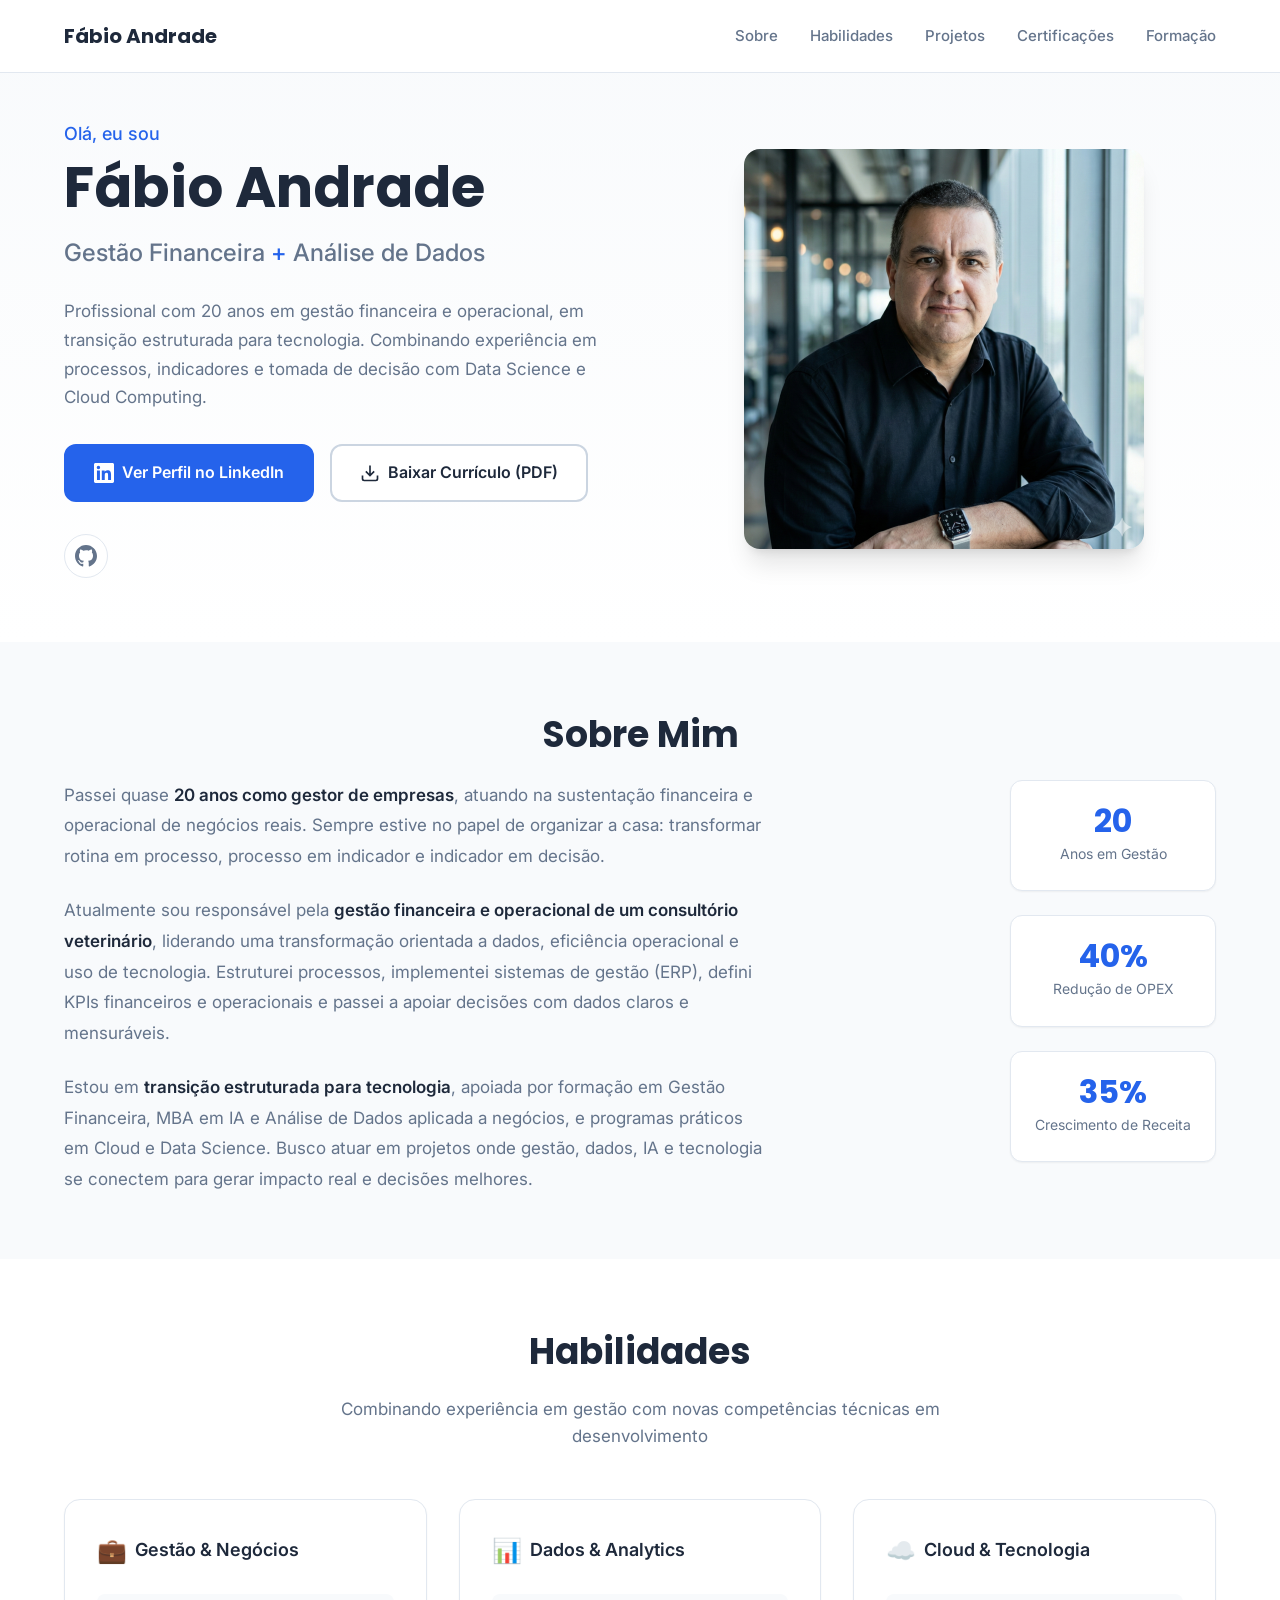
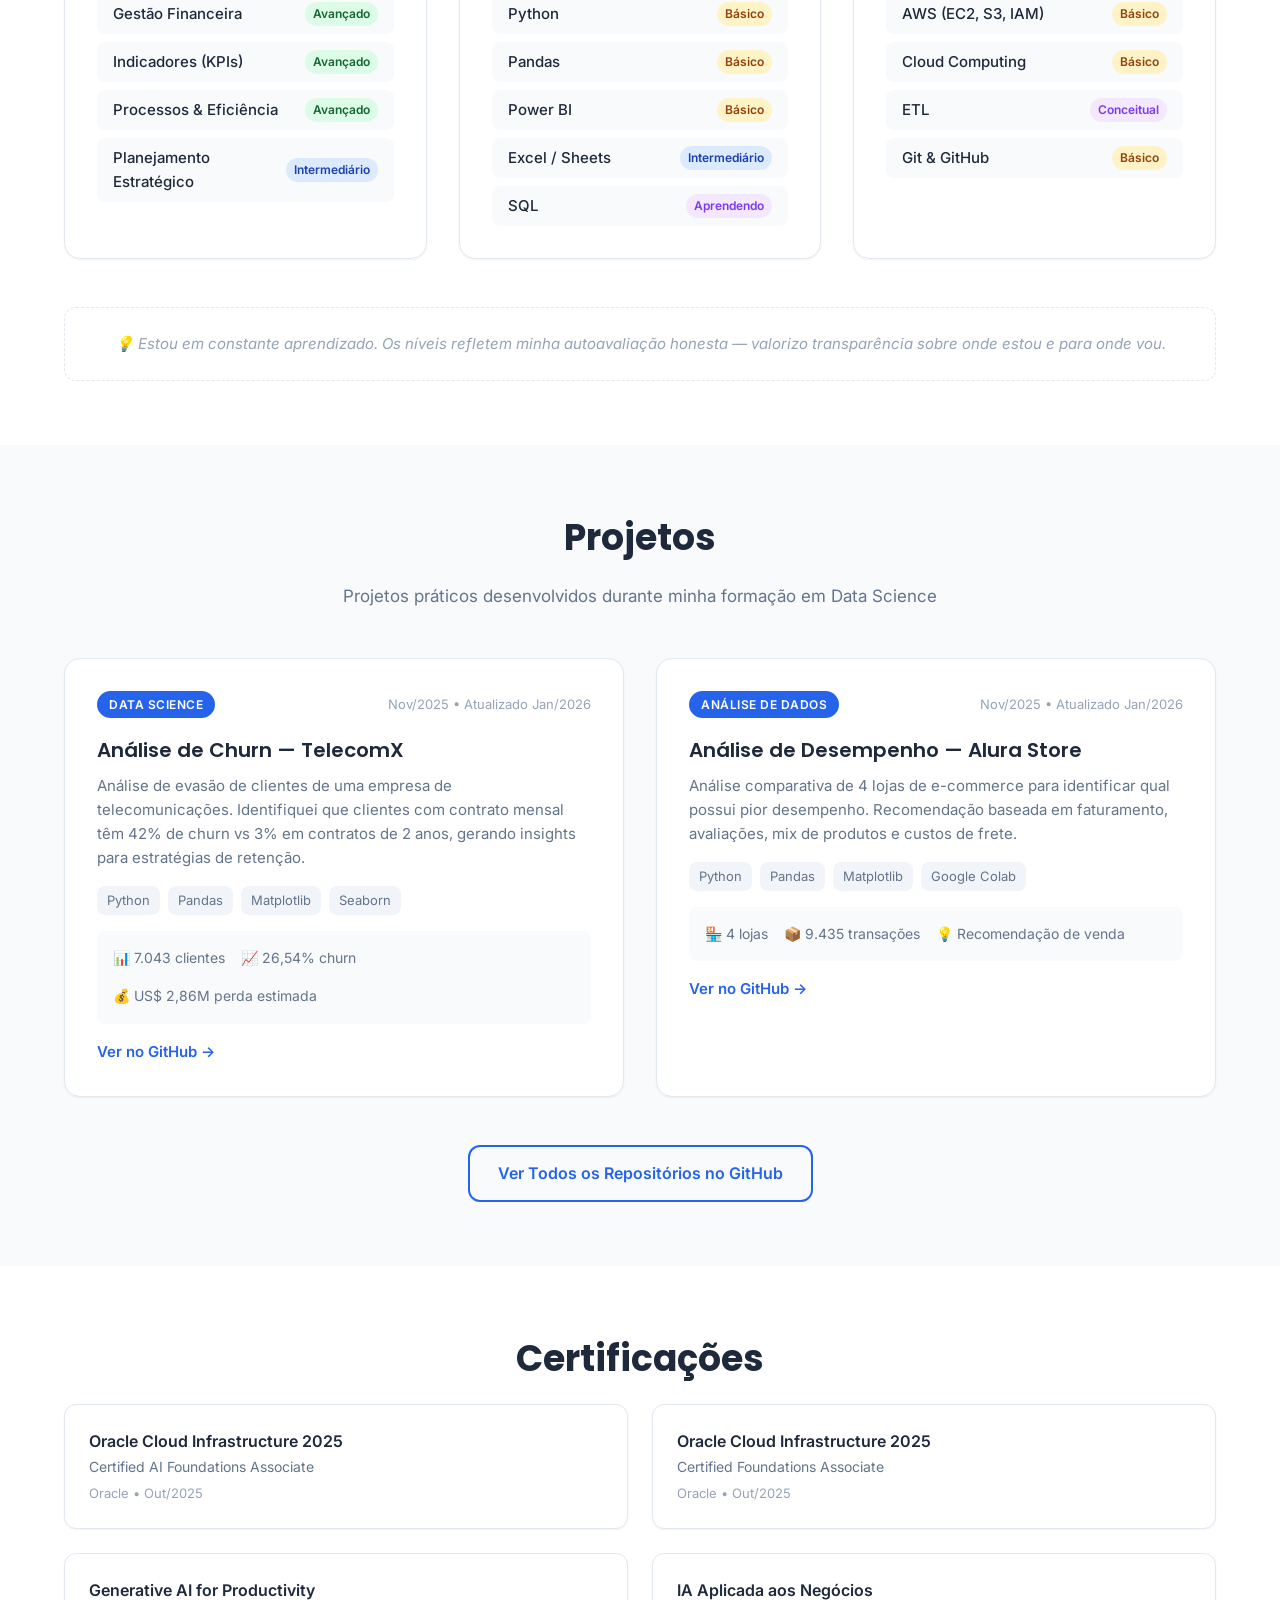
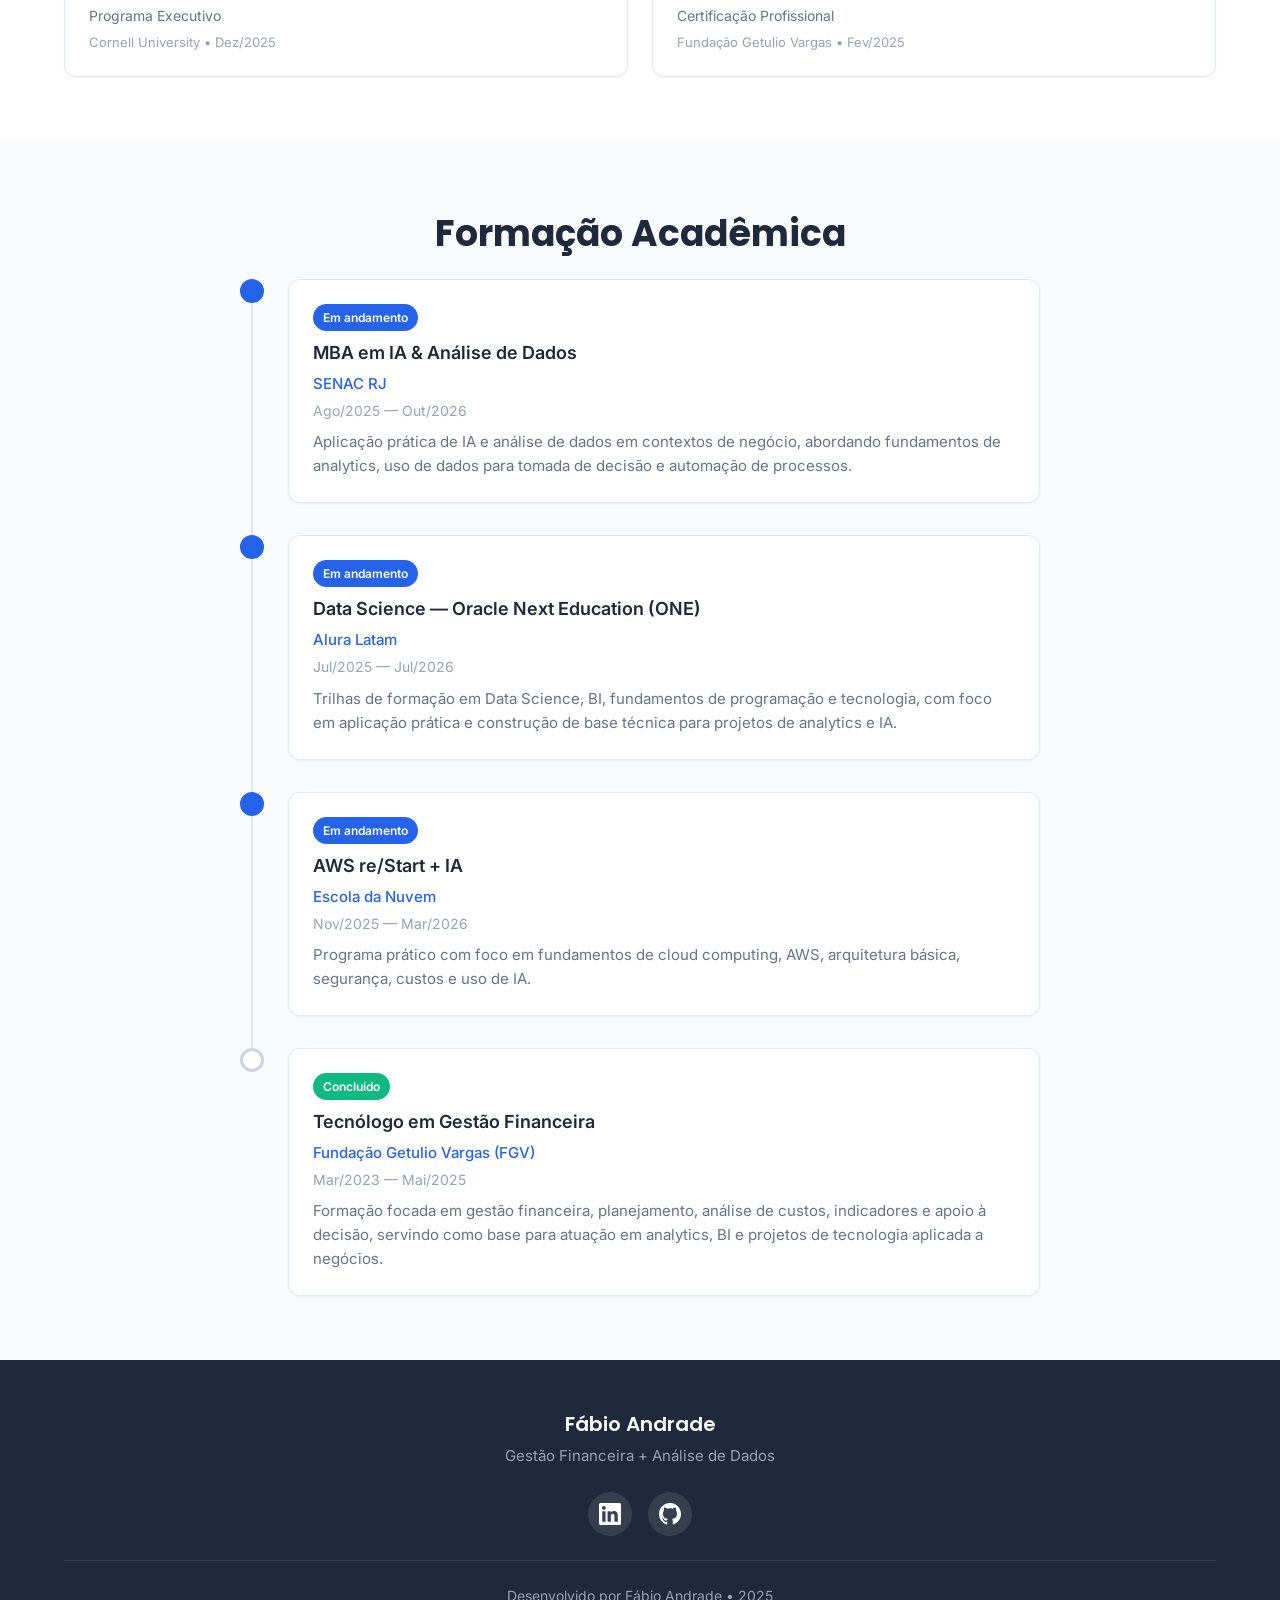
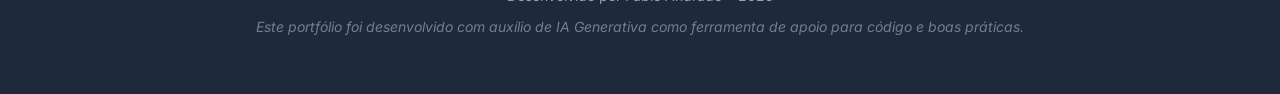
==== commit 7ce10b92: "Update link text from 'CV' to 'Currículo'" ====
--- a/index.html
+++ b/index.html
@@ -88,11 +88,11 @@
                 </svg>
                 Ver Perfil no LinkedIn
               </a>
-              <a href="assets/CV_Fabio_Andrade.pdf" download class="btn btn--secondary">
-                <svg class="btn__icon" viewBox="0 0 24 24" fill="none" stroke="currentColor" stroke-width="2">
-                  <path d="M21 15v4a2 2 0 0 1-2 2H5a2 2 0 0 1-2-2v-4M7 10l5 5 5-5M12 15V3"/>
-                </svg>
-                Baixar CV (PDF)
+              <a href="https://forms.gle/SEU_LINK_AQUI" target="_blank" rel="noopener noreferrer" class="btn btn--secondary">
+              <svg class="btn__icon" viewBox="0 0 24 24" fill="none" stroke="currentColor" stroke-width="2">
+              <path d="M21 15v4a2 2 0 0 1-2 2H5a2 2 0 0 1-2-2v-4M7 10l5 5 5-5M12 15V3"/>
+              </svg>
+              Baixar Currículo (PDF)
               </a>
             </div>
             <div class="hero__social">
